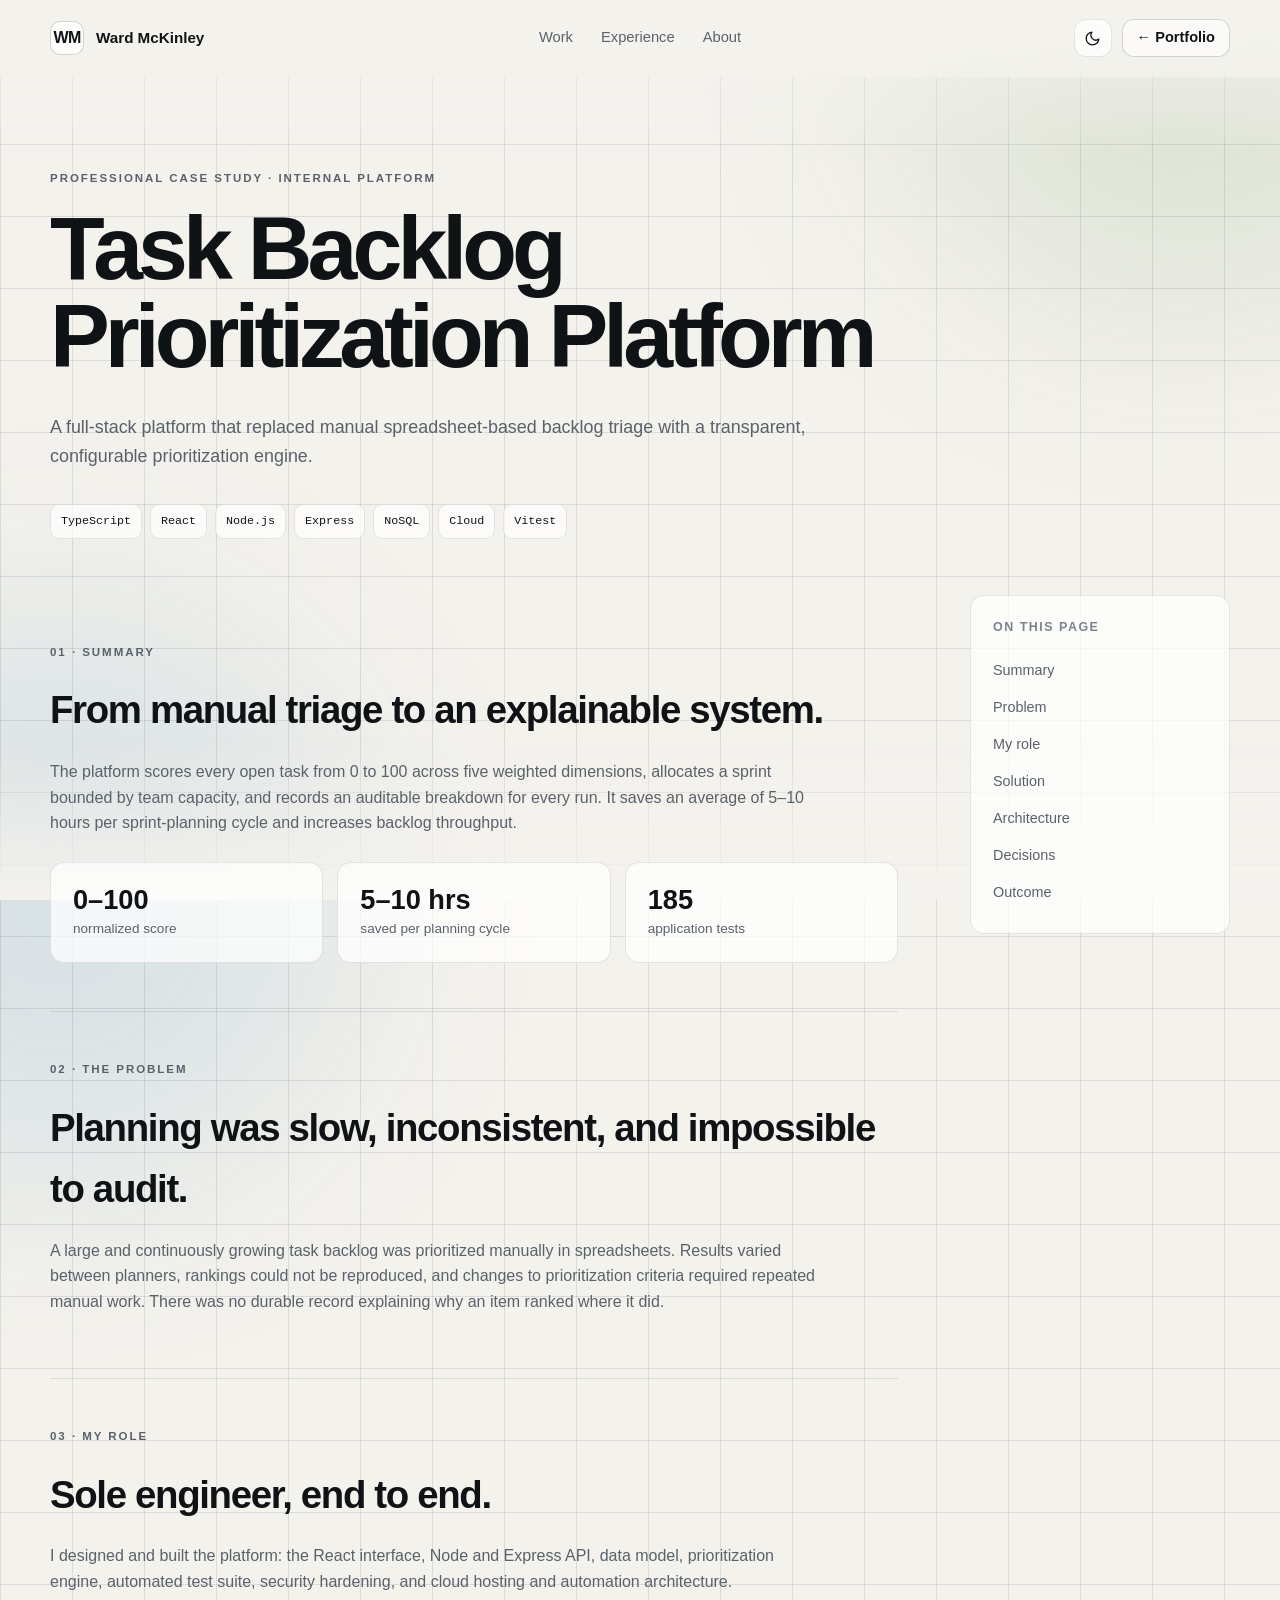
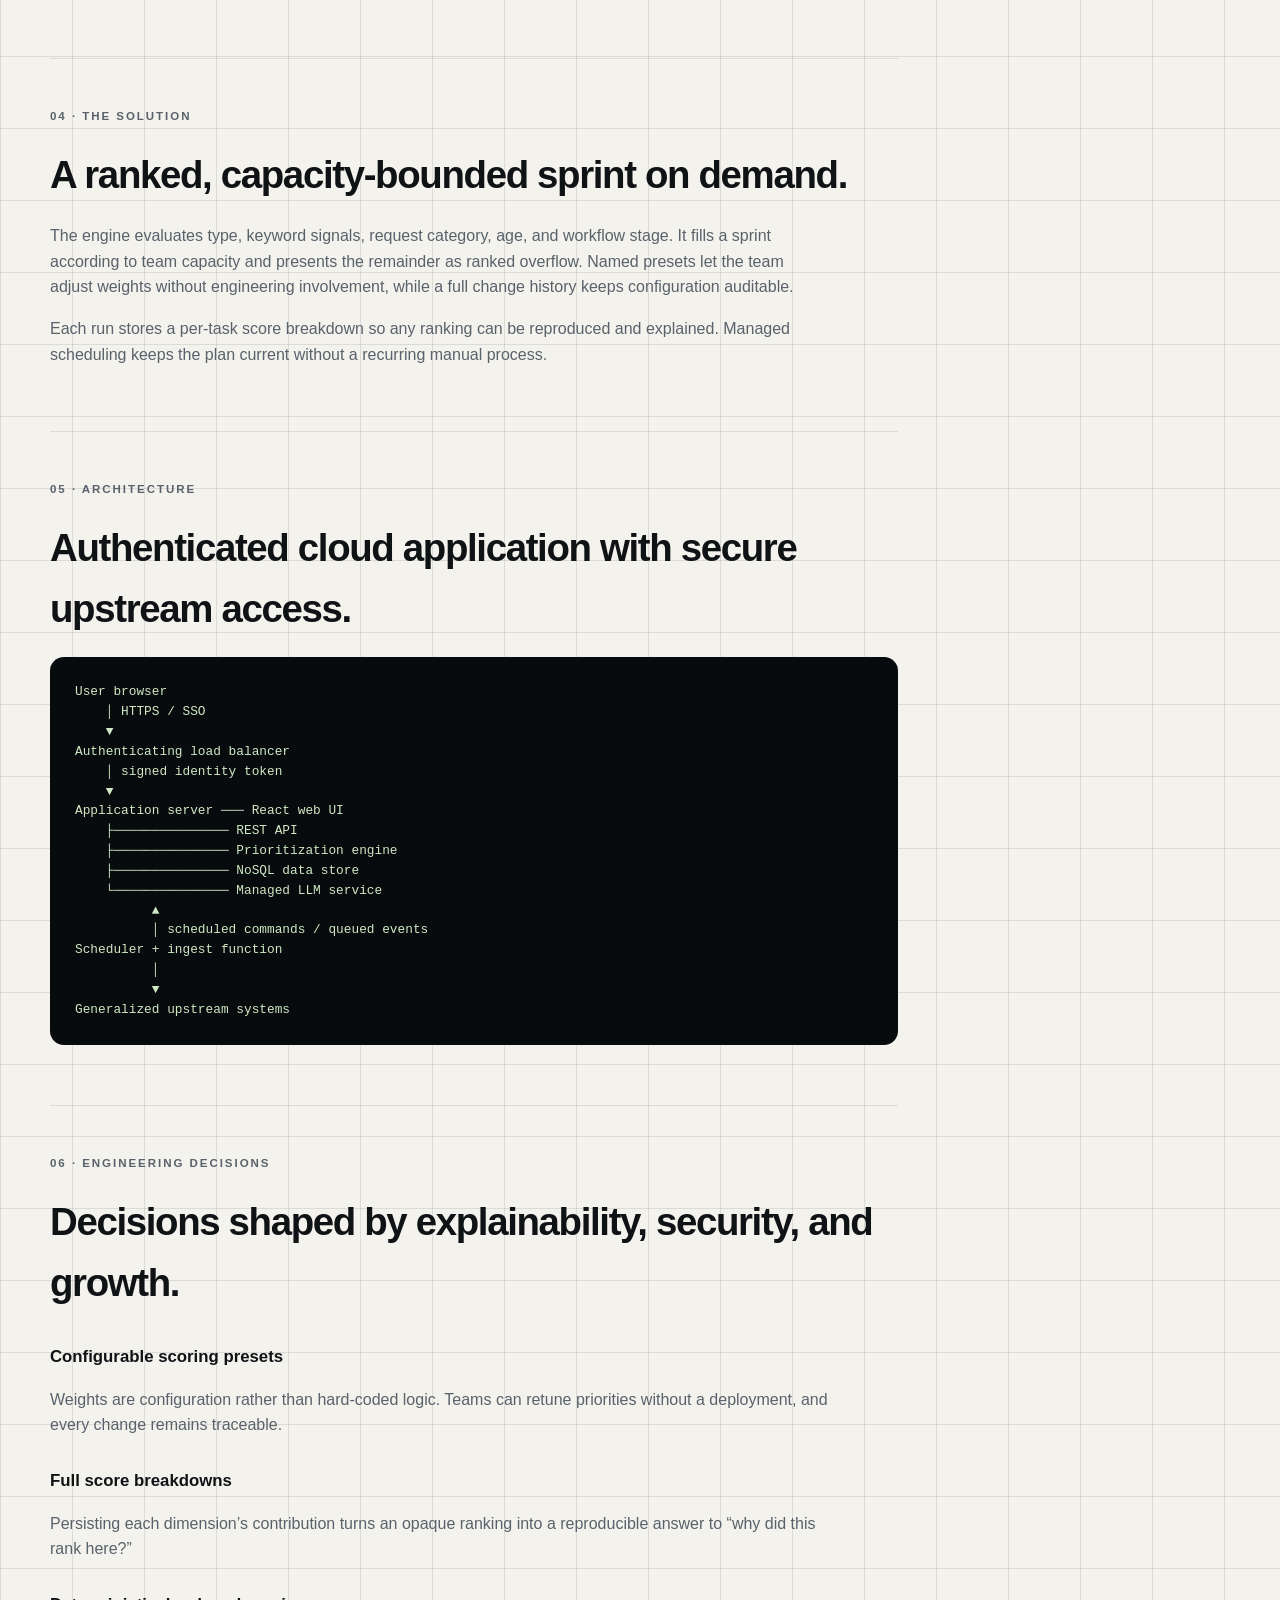
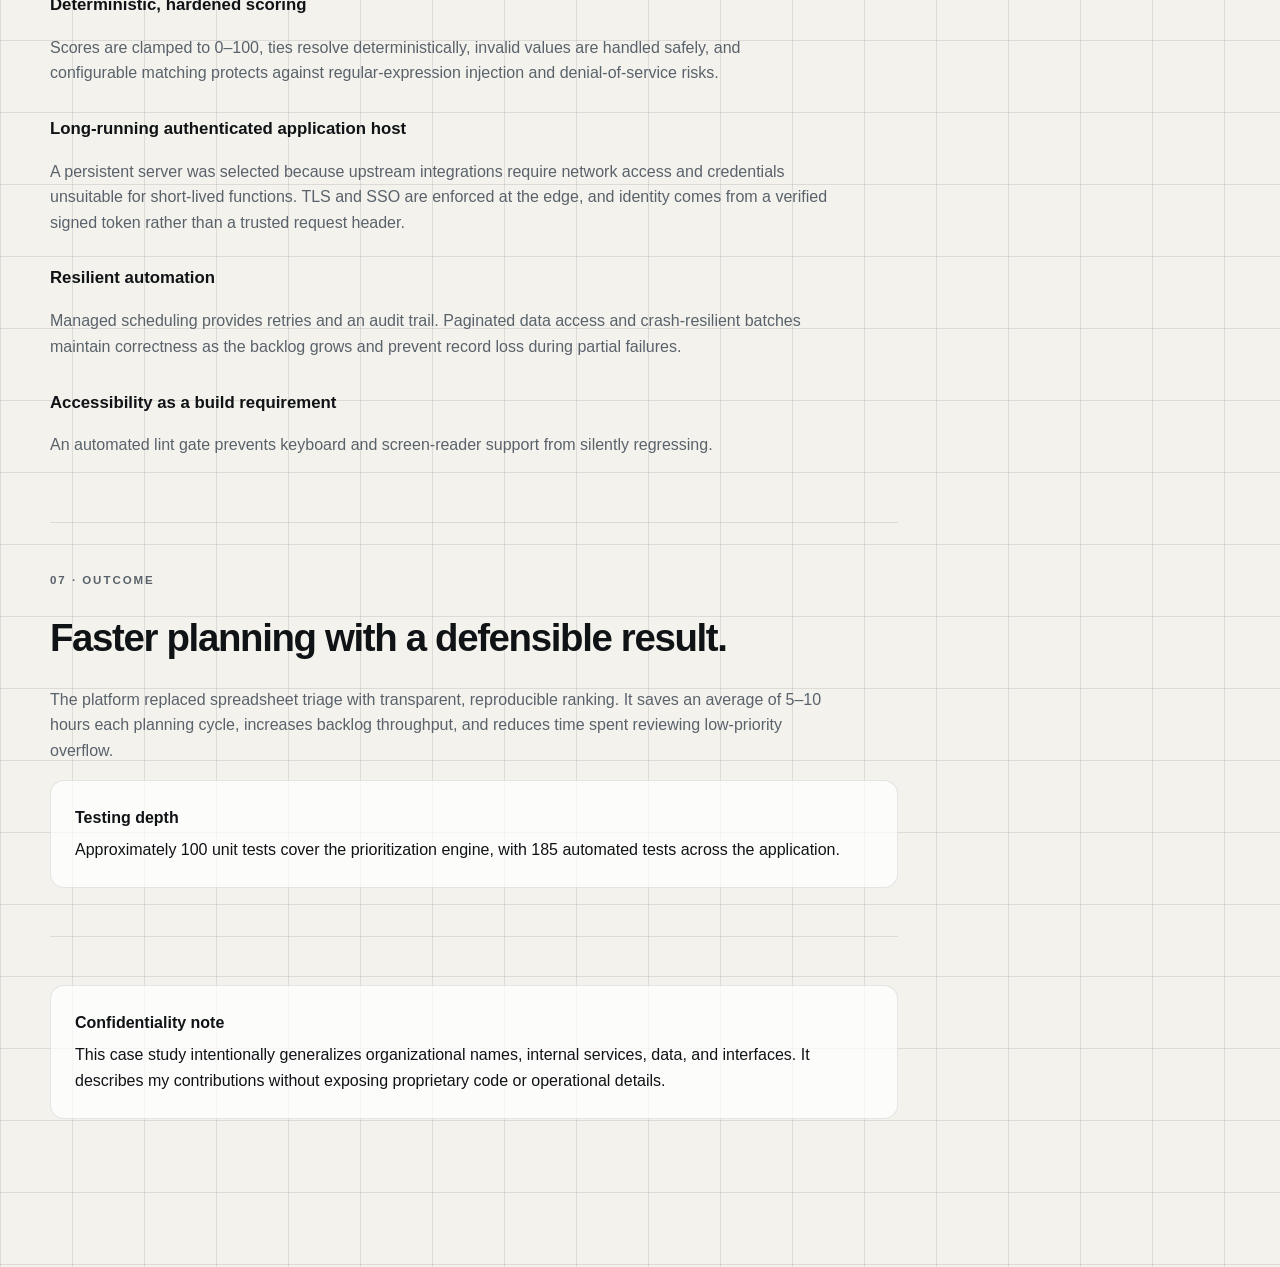
==== case-study.html @ 6988691c "Add backlog prioritization case study" ====
<!doctype html>
<html lang="en" data-theme="dark">
<head>
  <meta charset="utf-8" />
  <meta name="viewport" content="width=device-width, initial-scale=1" />
  <meta name="description" content="Case study: a full-stack task backlog prioritization platform designed and built by Ward McKinley." />
  <meta name="theme-color" content="#0b0d10" />
  <title>Task Backlog Prioritization Platform — Ward McKinley</title>
  <link rel="stylesheet" href="styles.css" />
</head>
<body>
  <a class="skip-link" href="#main">Skip to content</a>
  <div class="ambient ambient-one" aria-hidden="true"></div>
  <div class="ambient ambient-two" aria-hidden="true"></div>

  <header class="site-header" id="top">
    <nav class="nav shell" aria-label="Primary navigation">
      <a class="brand" href="index.html" aria-label="Ward McKinley home">
        <span class="brand-mark">WM</span><span class="brand-name">Ward McKinley</span>
      </a>
      <div class="nav-links"><a href="index.html#work">Work</a><a href="index.html#experience">Experience</a><a href="index.html#about">About</a></div>
      <div class="nav-actions">
        <button class="icon-button" id="themeToggle" type="button" aria-label="Toggle theme" title="Toggle theme">
          <svg class="sun-icon" viewBox="0 0 24 24" aria-hidden="true"><circle cx="12" cy="12" r="4"></circle><path d="M12 2v2M12 20v2M4.93 4.93l1.42 1.42M17.66 17.66l1.41 1.41M2 12h2M20 12h2M4.93 19.07l1.42-1.42M17.66 6.34l1.41-1.41"></path></svg>
          <svg class="moon-icon" viewBox="0 0 24 24" aria-hidden="true"><path d="M21 12.8A9 9 0 1 1 11.2 3 7 7 0 0 0 21 12.8Z"></path></svg>
        </button>
        <a class="button button-small button-ghost" href="index.html">← Portfolio</a>
      </div>
    </nav>
  </header>

  <main id="main">
    <section class="case-hero shell reveal">
      <p class="eyebrow">Professional case study · Internal platform</p>
      <h1>Task Backlog Prioritization Platform</h1>
      <p class="hero-lede">A full-stack platform that replaced manual spreadsheet-based backlog triage with a transparent, configurable prioritization engine.</p>
      <div class="case-meta stack" aria-label="Project technologies"><span>TypeScript</span><span>React</span><span>Node.js</span><span>Express</span><span>NoSQL</span><span>Cloud</span><span>Vitest</span></div>
    </section>

    <div class="case-layout shell">
      <article class="case-body">
        <section class="case-section" id="summary">
          <p class="eyebrow">01 · Summary</p>
          <h2>From manual triage to an explainable system.</h2>
          <p>The platform scores every open task from 0 to 100 across five weighted dimensions, allocates a sprint bounded by team capacity, and records an auditable breakdown for every run. It saves an average of 5–10 hours per sprint-planning cycle and increases backlog throughput.</p>
          <div class="outcome-grid"><article><strong>0–100</strong><span>normalized score</span></article><article><strong>5–10 hrs</strong><span>saved per planning cycle</span></article><article><strong>185</strong><span>application tests</span></article></div>
        </section>

        <section class="case-section" id="problem">
          <p class="eyebrow">02 · The problem</p><h2>Planning was slow, inconsistent, and impossible to audit.</h2>
          <p>A large and continuously growing task backlog was prioritized manually in spreadsheets. Results varied between planners, rankings could not be reproduced, and changes to prioritization criteria required repeated manual work. There was no durable record explaining why an item ranked where it did.</p>
        </section>

        <section class="case-section" id="role">
          <p class="eyebrow">03 · My role</p><h2>Sole engineer, end to end.</h2>
          <p>I designed and built the platform: the React interface, Node and Express API, data model, prioritization engine, automated test suite, security hardening, and cloud hosting and automation architecture.</p>
        </section>

        <section class="case-section" id="solution">
          <p class="eyebrow">04 · The solution</p><h2>A ranked, capacity-bounded sprint on demand.</h2>
          <p>The engine evaluates type, keyword signals, request category, age, and workflow stage. It fills a sprint according to team capacity and presents the remainder as ranked overflow. Named presets let the team adjust weights without engineering involvement, while a full change history keeps configuration auditable.</p>
          <p>Each run stores a per-task score breakdown so any ranking can be reproduced and explained. Managed scheduling keeps the plan current without a recurring manual process.</p>
        </section>

        <section class="case-section" id="architecture">
          <p class="eyebrow">05 · Architecture</p><h2>Authenticated cloud application with secure upstream access.</h2>
          <pre class="architecture" aria-label="Generalized platform architecture">User browser
    │ HTTPS / SSO
    ▼
Authenticating load balancer
    │ signed identity token
    ▼
Application server ─── React web UI
    ├─────────────── REST API
    ├─────────────── Prioritization engine
    ├─────────────── NoSQL data store
    └─────────────── Managed LLM service
          ▲
          │ scheduled commands / queued events
Scheduler + ingest function
          │
          ▼
Generalized upstream systems</pre>
        </section>

        <section class="case-section" id="decisions">
          <p class="eyebrow">06 · Engineering decisions</p><h2>Decisions shaped by explainability, security, and growth.</h2>
          <h3>Configurable scoring presets</h3><p>Weights are configuration rather than hard-coded logic. Teams can retune priorities without a deployment, and every change remains traceable.</p>
          <h3>Full score breakdowns</h3><p>Persisting each dimension’s contribution turns an opaque ranking into a reproducible answer to “why did this rank here?”</p>
          <h3>Deterministic, hardened scoring</h3><p>Scores are clamped to 0–100, ties resolve deterministically, invalid values are handled safely, and configurable matching protects against regular-expression injection and denial-of-service risks.</p>
          <h3>Long-running authenticated application host</h3><p>A persistent server was selected because upstream integrations require network access and credentials unsuitable for short-lived functions. TLS and SSO are enforced at the edge, and identity comes from a verified signed token rather than a trusted request header.</p>
          <h3>Resilient automation</h3><p>Managed scheduling provides retries and an audit trail. Paginated data access and crash-resilient batches maintain correctness as the backlog grows and prevent record loss during partial failures.</p>
          <h3>Accessibility as a build requirement</h3><p>An automated lint gate prevents keyboard and screen-reader support from silently regressing.</p>
        </section>

        <section class="case-section" id="outcome">
          <p class="eyebrow">07 · Outcome</p><h2>Faster planning with a defensible result.</h2>
          <p>The platform replaced spreadsheet triage with transparent, reproducible ranking. It saves an average of 5–10 hours each planning cycle, increases backlog throughput, and reduces time spent reviewing low-priority overflow.</p>
          <div class="case-callout"><strong>Testing depth</strong>Approximately 100 unit tests cover the prioritization engine, with 185 automated tests across the application.</div>
        </section>

        <section class="case-section">
          <div class="case-callout"><strong>Confidentiality note</strong>This case study intentionally generalizes organizational names, internal services, data, and interfaces. It describes my contributions without exposing proprietary code or operational details.</div>
        </section>
      </article>

      <aside class="case-sidebar" aria-label="Case study sections"><p>On this page</p><a href="#summary">Summary</a><a href="#problem">Problem</a><a href="#role">My role</a><a href="#solution">Solution</a><a href="#architecture">Architecture</a><a href="#decisions">Decisions</a><a href="#outcome">Outcome</a></aside>
    </div>
  </main>
  <script src="script.js"></script>
</body>
</html>
---- styles.css ----
:root {
  --bg: #0b0d10;
  --bg-soft: #11151a;
  --panel: rgba(20, 24, 30, 0.78);
  --panel-solid: #14181e;
  --text: #f3f5f7;
  --muted: #9aa4af;
  --faint: #6f7a86;
  --line: rgba(255, 255, 255, 0.1);
  --line-strong: rgba(255, 255, 255, 0.16);
  --accent: #9ee37d;
  --accent-2: #71c4ff;
  --accent-ink: #0d1b0a;
  --danger: #ffbd80;
  --shadow: 0 24px 70px rgba(0,0,0,.28);
  --shell: 1180px;
  --radius: 24px;
  --radius-sm: 14px;
}

html[data-theme="light"] {
  --bg: #f4f2ed;
  --bg-soft: #ece9e2;
  --panel: rgba(255, 255, 255, 0.72);
  --panel-solid: #ffffff;
  --text: #101316;
  --muted: #59626b;
  --faint: #7b848c;
  --line: rgba(16, 19, 22, 0.1);
  --line-strong: rgba(16, 19, 22, 0.17);
  --accent: #397b28;
  --accent-2: #176eaa;
  --accent-ink: #f7fff4;
  --danger: #a95d16;
  --shadow: 0 24px 70px rgba(35, 40, 45, .10);
}

* { box-sizing: border-box; }
html { scroll-behavior: smooth; }
body {
  margin: 0;
  min-height: 100vh;
  background:
    linear-gradient(var(--line) 1px, transparent 1px),
    linear-gradient(90deg, var(--line) 1px, transparent 1px),
    var(--bg);
  background-size: 72px 72px;
  color: var(--text);
  font-family: Inter, ui-sans-serif, -apple-system, BlinkMacSystemFont, "Segoe UI", sans-serif;
  line-height: 1.6;
  text-rendering: optimizeLegibility;
  overflow-x: hidden;
}

body::before {
  content: "";
  position: fixed;
  inset: 0;
  pointer-events: none;
  background: linear-gradient(to bottom, var(--bg) 0, transparent 18%, transparent 82%, var(--bg) 100%);
  z-index: -1;
}

a { color: inherit; text-decoration: none; }
button, a { -webkit-tap-highlight-color: transparent; }
svg { display: block; }
.shell { width: min(calc(100% - 40px), var(--shell)); margin-inline: auto; }

.skip-link {
  position: fixed;
  left: 16px;
  top: -60px;
  z-index: 100;
  background: var(--text);
  color: var(--bg);
  padding: 10px 14px;
  border-radius: 10px;
}
.skip-link:focus { top: 16px; }

.ambient {
  position: fixed;
  width: 560px;
  height: 560px;
  border-radius: 50%;
  filter: blur(120px);
  opacity: .12;
  z-index: -2;
  pointer-events: none;
}
.ambient-one { background: var(--accent); top: -250px; right: -180px; }
.ambient-two { background: var(--accent-2); bottom: -280px; left: -220px; }

.site-header {
  position: sticky;
  top: 0;
  z-index: 20;
  backdrop-filter: blur(18px);
  background: color-mix(in srgb, var(--bg) 78%, transparent);
  border-bottom: 1px solid transparent;
  transition: border-color .25s ease;
}
.site-header.scrolled { border-color: var(--line); }

.nav {
  min-height: 76px;
  display: grid;
  grid-template-columns: 1fr auto 1fr;
  align-items: center;
  gap: 24px;
}
.brand { display: inline-flex; align-items: center; gap: 12px; justify-self: start; }
.brand-mark {
  width: 34px; height: 34px; display: grid; place-items: center;
  border: 1px solid var(--line-strong);
  border-radius: 10px;
  font-weight: 800;
  letter-spacing: -.04em;
  background: var(--panel);
}
.brand-name { font-weight: 700; font-size: .95rem; }
.nav-links { display: flex; gap: 28px; color: var(--muted); font-size: .92rem; }
.nav-links a, .footer a { transition: color .2s ease; }
.nav-links a:hover, .footer a:hover { color: var(--text); }
.nav-actions { justify-self: end; display: flex; align-items: center; gap: 10px; }

.icon-button {
  width: 38px; height: 38px;
  display: grid; place-items: center;
  border-radius: 12px;
  border: 1px solid var(--line);
  background: var(--panel);
  color: var(--text);
  cursor: pointer;
}
.icon-button svg {
  width: 17px; height: 17px; fill: none; stroke: currentColor; stroke-width: 1.8; stroke-linecap: round; stroke-linejoin: round;
}
html[data-theme="dark"] .sun-icon { display: block; }
html[data-theme="dark"] .moon-icon { display: none; }
html[data-theme="light"] .sun-icon { display: none; }
html[data-theme="light"] .moon-icon { display: block; }

.button {
  min-height: 46px;
  display: inline-flex;
  align-items: center;
  justify-content: center;
  gap: 8px;
  padding: 0 18px;
  border-radius: 12px;
  border: 1px solid var(--line-strong);
  font-weight: 700;
  font-size: .91rem;
  transition: transform .2s ease, border-color .2s ease, background .2s ease;
}
.button:hover { transform: translateY(-2px); border-color: color-mix(in srgb, var(--text) 30%, transparent); }
.button-primary { background: var(--text); color: var(--bg); border-color: var(--text); }
.button-ghost { background: color-mix(in srgb, var(--panel-solid) 64%, transparent); }
.button-small { min-height: 38px; padding: 0 14px; }
.case-study-link { margin-top: 24px; }

.case-hero { padding-block: 92px 56px; }
.case-hero h1 { max-width: 900px; margin: 0; font-size: clamp(2.7rem, 7vw, 6rem); line-height: .98; letter-spacing: -.055em; }
.case-hero .hero-lede { max-width: 800px; }
.case-meta { display: flex; flex-wrap: wrap; gap: 10px; margin-top: 30px; }
.case-layout { display: grid; grid-template-columns: minmax(0, 1fr) 260px; gap: 72px; padding-bottom: 100px; }
.case-body { min-width: 0; }
.case-section { padding: 48px 0; border-top: 1px solid var(--line); }
.case-section:first-child { border-top: 0; }
.case-section h2 { margin: 0 0 18px; font-size: clamp(1.7rem, 3vw, 2.7rem); letter-spacing: -.035em; }
.case-section h3 { margin: 30px 0 8px; font-size: 1.05rem; }
.case-section p { max-width: 780px; color: var(--muted); }
.case-section li { margin: 9px 0; color: var(--muted); }
.case-callout { padding: 24px; border: 1px solid var(--line); border-radius: var(--radius-sm); background: var(--panel); }
.case-callout strong { display: block; margin-bottom: 7px; color: var(--text); }
.case-sidebar { align-self: start; position: sticky; top: 110px; padding: 22px; border: 1px solid var(--line); border-radius: var(--radius-sm); background: var(--panel); }
.case-sidebar p { margin: 0 0 14px; color: var(--faint); font-size: .78rem; text-transform: uppercase; letter-spacing: .12em; font-weight: 800; }
.case-sidebar a { display: block; padding: 7px 0; color: var(--muted); font-size: .9rem; }
.case-sidebar a:hover { color: var(--text); }
.architecture { overflow-x: auto; padding: 24px; border: 1px solid var(--line); border-radius: var(--radius-sm); background: #080b0e; color: #cfe8c3; font: .8rem/1.55 ui-monospace, SFMono-Regular, Consolas, monospace; }
.outcome-grid { display: grid; grid-template-columns: repeat(3, 1fr); gap: 14px; margin-top: 26px; }
.outcome-grid article { padding: 22px; border: 1px solid var(--line); border-radius: var(--radius-sm); background: var(--panel); }
.outcome-grid strong { display: block; font-size: 1.7rem; line-height: 1.1; }
.outcome-grid span { color: var(--muted); font-size: .85rem; }

@media (max-width: 800px) {
  .case-layout { grid-template-columns: 1fr; gap: 20px; }
  .case-sidebar { display: none; }
  .outcome-grid { grid-template-columns: 1fr; }
}

.hero {
  min-height: 690px;
  padding-block: 118px 82px;
  display: grid;
  grid-template-columns: 1.15fr .85fr;
  align-items: center;
  gap: clamp(50px, 8vw, 110px);
}
.eyebrow {
  margin: 0 0 18px;
  text-transform: uppercase;
  letter-spacing: .17em;
  font-size: .72rem;
  font-weight: 800;
  color: var(--muted);
}
.status-dot {
  display: inline-block;
  width: 7px; height: 7px; margin-right: 8px; border-radius: 50%;
  background: var(--accent);
  box-shadow: 0 0 0 5px color-mix(in srgb, var(--accent) 13%, transparent);
}
.hero h1 {
  margin: 0;
  max-width: 860px;
  font-size: clamp(3.5rem, 7.2vw, 7.2rem);
  line-height: .91;
  letter-spacing: -.075em;
  font-weight: 780;
}
.hero h1 span {
  color: var(--muted);
}
.hero-lede {
  max-width: 720px;
  margin: 32px 0 0;
  font-size: clamp(1.08rem, 1.4vw, 1.26rem);
  color: var(--muted);
}
.hero-actions { display: flex; flex-wrap: wrap; gap: 12px; margin-top: 34px; }

.hero-panel {
  border: 1px solid var(--line-strong);
  border-radius: var(--radius);
  padding: 22px;
  background: linear-gradient(145deg, color-mix(in srgb, var(--panel-solid) 88%, transparent), color-mix(in srgb, var(--panel-solid) 56%, transparent));
  box-shadow: var(--shadow);
  transform: rotate(1.2deg);
}
.panel-topline, .visual-caption {
  display: flex;
  justify-content: space-between;
  gap: 20px;
  align-items: center;
  color: var(--faint);
  font-family: ui-monospace, SFMono-Regular, Menlo, Consolas, monospace;
  font-size: .71rem;
  letter-spacing: .02em;
}
.live-pill {
  padding: 6px 8px;
  border-radius: 999px;
  color: var(--accent);
  background: color-mix(in srgb, var(--accent) 10%, transparent);
  border: 1px solid color-mix(in srgb, var(--accent) 26%, transparent);
}
.hero-panel pre {
  overflow-x: auto;
  margin: 30px 0 24px;
  padding: 0;
  color: var(--text);
  font-size: .83rem;
  line-height: 1.95;
  font-family: ui-monospace, SFMono-Regular, Menlo, Consolas, monospace;
}
.code-key { color: var(--accent-2); }
.code-string { color: var(--accent); }
.terminal-line {
  border-top: 1px solid var(--line);
  padding-top: 17px;
  display: flex;
  gap: 10px;
  color: var(--muted);
  font-family: ui-monospace, SFMono-Regular, Menlo, Consolas, monospace;
  font-size: .75rem;
}
.prompt { color: var(--accent); }

.metrics {
  display: grid;
  grid-template-columns: repeat(3, 1fr);
  border-block: 1px solid var(--line);
}
.metric { padding: 32px 28px; border-right: 1px solid var(--line); }
.metric:first-child { padding-left: 0; }
.metric:last-child { border-right: 0; }
.metric strong {
  display: block;
  font-size: clamp(2rem, 4vw, 3.5rem);
  line-height: 1;
  letter-spacing: -.055em;
}
.metric span { display: block; margin-top: 10px; color: var(--muted); font-size: .9rem; }

.section { padding-block: 132px; }
.section-heading { max-width: 760px; margin-bottom: 58px; }
.section-heading h2, .contact h2, .about-copy > h2 {
  margin: 0;
  font-size: clamp(2.5rem, 5.5vw, 5rem);
  line-height: .98;
  letter-spacing: -.06em;
}
.section-heading > p:last-child, .about-copy > p, .contact > p {
  color: var(--muted);
  font-size: 1.05rem;
  max-width: 690px;
}

.project {
  border: 1px solid var(--line-strong);
  border-radius: var(--radius);
  background: var(--panel);
  box-shadow: var(--shadow);
}
.project-featured {
  display: grid;
  grid-template-columns: 1.02fr .98fr;
  overflow: hidden;
}
.project-copy { padding: clamp(28px, 5vw, 58px); }
.project-meta {
  display: flex;
  align-items: center;
  flex-wrap: wrap;
  gap: 12px;
  color: var(--faint);
  font-size: .73rem;
  font-family: ui-monospace, SFMono-Regular, Menlo, Consolas, monospace;
  text-transform: uppercase;
  letter-spacing: .08em;
}
.badge { padding: 5px 8px; border-radius: 999px; }
.badge-private { color: var(--danger); background: color-mix(in srgb, var(--danger) 10%, transparent); }
.project h3 {
  margin: 22px 0 12px;
  font-size: clamp(2rem, 3.5vw, 3.3rem);
  line-height: 1;
  letter-spacing: -.045em;
}
.project-summary { max-width: 680px; color: var(--muted); font-size: 1.08rem; }
.project-details {
  display: grid;
  grid-template-columns: 1fr 1fr;
  gap: 26px 34px;
  margin-top: 38px;
}
.detail-label {
  display: block;
  margin-bottom: 6px;
  color: var(--faint);
  font-family: ui-monospace, SFMono-Regular, Menlo, Consolas, monospace;
  font-size: .67rem;
  text-transform: uppercase;
  letter-spacing: .12em;
}
.project-details p { margin: 0; color: var(--muted); font-size: .92rem; }
.stack { display: flex; flex-wrap: wrap; gap: 8px; margin-top: 34px; }
.stack span, .tool-list span {
  padding: 7px 10px;
  border-radius: 9px;
  border: 1px solid var(--line);
  background: color-mix(in srgb, var(--panel-solid) 70%, transparent);
  font-size: .73rem;
  font-family: ui-monospace, SFMono-Regular, Menlo, Consolas, monospace;
}
.project-note { margin: 18px 0 0; color: var(--faint); font-size: .79rem; }

.project-visual {
  min-height: 100%;
  padding: 28px;
  background:
    radial-gradient(circle at 75% 18%, color-mix(in srgb, var(--accent-2) 22%, transparent), transparent 33%),
    radial-gradient(circle at 28% 82%, color-mix(in srgb, var(--accent) 16%, transparent), transparent 35%),
    var(--bg-soft);
  border-left: 1px solid var(--line);
  display: flex;
  flex-direction: column;
  justify-content: space-between;
}
.score-card {
  margin: auto 0;
  border: 1px solid var(--line-strong);
  border-radius: 18px;
  padding: 22px;
  background: color-mix(in srgb, var(--bg) 82%, transparent);
  box-shadow: 0 20px 44px rgba(0,0,0,.22);
}
.score-head { display: flex; align-items: flex-start; justify-content: space-between; gap: 20px; }
.score-head .muted { display: block; color: var(--muted); font-size: .75rem; }
.score-head strong { font-size: 3.5rem; line-height: 1; letter-spacing: -.06em; }
.score-badge {
  padding: 6px 9px;
  border: 1px solid color-mix(in srgb, var(--accent) 30%, transparent);
  color: var(--accent);
  border-radius: 999px;
  font-size: .65rem;
  font-family: ui-monospace, SFMono-Regular, Menlo, Consolas, monospace;
}
.score-bars { display: grid; gap: 15px; margin: 26px 0; }
.score-row > div:first-child { display: flex; justify-content: space-between; color: var(--muted); font-size: .76rem; }
.bar { height: 5px; border-radius: 999px; overflow: hidden; background: var(--line-strong); margin-top: 7px; }
.bar i { display: block; height: 100%; width: var(--value); border-radius: inherit; background: linear-gradient(90deg, var(--accent-2), var(--accent)); }
.score-footer {
  display: flex; justify-content: space-between; gap: 14px; border-top: 1px solid var(--line);
  padding-top: 14px; color: var(--faint); font-size: .62rem; font-family: ui-monospace, SFMono-Regular, Menlo, Consolas, monospace;
}

.project-grid { display: grid; grid-template-columns: 1fr 1fr; gap: 22px; margin-top: 22px; }
.project-card {
  min-height: 490px;
  padding: 36px;
  border: 1px solid var(--line);
  border-radius: var(--radius);
  background: color-mix(in srgb, var(--panel-solid) 70%, transparent);
  display: flex;
  flex-direction: column;
}
.project-card h3 {
  margin: 24px 0 12px;
  font-size: 2rem;
  letter-spacing: -.04em;
  line-height: 1.05;
}
.project-card > p { color: var(--muted); }
.project-icon {
  width: 58px; height: 58px; display: grid; place-items: center; margin-top: 34px;
  border-radius: 16px; border: 1px solid var(--line); background: var(--bg-soft);
}
.project-icon svg { width: 30px; height: 30px; fill: none; stroke: var(--text); stroke-width: 1.6; stroke-linecap: round; stroke-linejoin: round; }
.project-mini-list { margin-top: auto; display: grid; gap: 8px; color: var(--muted); font-size: .83rem; }
.project-mini-list span::before { content: "↳"; color: var(--accent); margin-right: 8px; }

.timeline { border-top: 1px solid var(--line); }
.timeline-item {
  display: grid;
  grid-template-columns: 210px 1fr;
  gap: 40px;
  padding: 42px 0;
  border-bottom: 1px solid var(--line);
}
.timeline-date {
  color: var(--faint);
  font-family: ui-monospace, SFMono-Regular, Menlo, Consolas, monospace;
  font-size: .72rem;
  display: flex;
  flex-direction: column;
  gap: 5px;
}
.timeline-body { max-width: 780px; }
.company { margin: 0 0 5px; color: var(--accent); font-size: .78rem; font-weight: 800; text-transform: uppercase; letter-spacing: .11em; }
.timeline-body h3 { margin: 0; font-size: 1.55rem; letter-spacing: -.03em; }
.timeline-body > p:last-child, .timeline-body li { color: var(--muted); }
.timeline-body ul { padding-left: 1.05rem; margin-bottom: 0; }
.timeline-body li { margin-bottom: 8px; }
.future-label { font-size: .68rem; color: var(--danger); font-family: ui-monospace, SFMono-Regular, Menlo, Consolas, monospace; letter-spacing: 0; vertical-align: middle; margin-left: 8px; }

.toolkit-section { padding-top: 20px; }
.toolkit-grid {
  display: grid;
  grid-template-columns: repeat(3, 1fr);
  border: 1px solid var(--line);
  border-radius: var(--radius);
  overflow: hidden;
  background: var(--panel);
}
.tool-group { padding: 32px; border-right: 1px solid var(--line); }
.tool-group:last-child { border-right: 0; }
.tool-list { display: flex; flex-wrap: wrap; gap: 9px; margin-top: 14px; }

.split-section {
  display: grid;
  grid-template-columns: 1.1fr .9fr;
  gap: 70px;
  align-items: start;
}
.about-copy > p { max-width: 720px; }
.education { display: grid; gap: 24px; margin-top: 50px; padding-top: 30px; border-top: 1px solid var(--line); }
.education h3 { margin: 0 0 3px; font-size: 1rem; }
.education p { margin: 0; color: var(--muted); font-size: .87rem; }

.off-clock {
  position: sticky;
  top: 110px;
  padding: 34px;
  border: 1px solid var(--line-strong);
  border-radius: var(--radius);
  background:
    linear-gradient(145deg, color-mix(in srgb, var(--accent-2) 7%, var(--panel-solid)), color-mix(in srgb, var(--accent) 6%, var(--panel-solid)));
  box-shadow: var(--shadow);
}
.off-clock h3 { font-size: 2rem; line-height: 1.05; letter-spacing: -.04em; margin: 0 0 16px; }
.off-clock > p:not(.eyebrow) { color: var(--muted); }
.off-clock-grid {
  margin-top: 34px;
  display: grid;
  grid-template-columns: 1fr 1fr;
  gap: 9px;
}
.off-clock-grid span {
  min-height: 82px;
  display: flex; align-items: end;
  padding: 14px;
  border-radius: 14px;
  border: 1px solid var(--line);
  color: var(--faint);
  font-family: ui-monospace, SFMono-Regular, Menlo, Consolas, monospace;
  font-size: .64rem;
  background: color-mix(in srgb, var(--bg) 72%, transparent);
}

.contact {
  margin-top: 60px;
  margin-bottom: 80px;
  padding: clamp(38px, 7vw, 78px);
  border: 1px solid var(--line-strong);
  border-radius: 30px;
  background:
    radial-gradient(circle at 88% 20%, color-mix(in srgb, var(--accent-2) 18%, transparent), transparent 30%),
    radial-gradient(circle at 15% 100%, color-mix(in srgb, var(--accent) 12%, transparent), transparent 34%),
    var(--panel);
  box-shadow: var(--shadow);
}
.contact h2 { max-width: 800px; }
.contact > p { margin-top: 22px; }
.contact-actions { margin-top: 32px; display: flex; flex-wrap: wrap; gap: 10px; }
.location-line { margin-top: 50px; padding-top: 20px; border-top: 1px solid var(--line); color: var(--faint); font-size: .76rem; font-family: ui-monospace, SFMono-Regular, Menlo, Consolas, monospace; }

.footer {
  min-height: 110px;
  border-top: 1px solid var(--line);
  display: flex;
  align-items: center;
  justify-content: space-between;
  gap: 20px;
  color: var(--faint);
  font-size: .76rem;
}

.reveal {
  opacity: 0;
  transform: translateY(16px);
  transition: opacity .65s ease, transform .65s ease;
}
.reveal.visible { opacity: 1; transform: translateY(0); }

@media (prefers-reduced-motion: reduce) {
  *, *::before, *::after { scroll-behavior: auto !important; transition: none !important; animation: none !important; }
  .reveal { opacity: 1; transform: none; }
}

@media (max-width: 920px) {
  .nav { grid-template-columns: 1fr auto; }
  .nav-links { display: none; }
  .hero { grid-template-columns: 1fr; min-height: auto; padding-top: 92px; }
  .hero-panel { max-width: 620px; transform: none; }
  .project-featured, .split-section { grid-template-columns: 1fr; }
  .project-visual { min-height: 500px; border-left: 0; border-top: 1px solid var(--line); }
  .off-clock { position: static; }
}

@media (max-width: 720px) {
  .shell { width: min(calc(100% - 28px), var(--shell)); }
  .brand-name { display: none; }
  .hero { padding-block: 72px 62px; gap: 44px; }
  .hero h1 { font-size: clamp(3.1rem, 15vw, 5.4rem); }
  .metrics { grid-template-columns: 1fr; }
  .metric, .metric:first-child { padding: 24px 0; border-right: 0; border-bottom: 1px solid var(--line); }
  .metric:last-child { border-bottom: 0; }
  .section { padding-block: 90px; }
  .section-heading { margin-bottom: 38px; }
  .project-details, .project-grid, .toolkit-grid, .off-clock-grid { grid-template-columns: 1fr; }
  .project-card { min-height: 0; }
  .project-mini-list { margin-top: 30px; }
  .project-visual { min-height: 440px; padding: 20px; }
  .score-footer { flex-direction: column; }
  .timeline-item { grid-template-columns: 1fr; gap: 14px; }
  .tool-group { border-right: 0; border-bottom: 1px solid var(--line); }
  .tool-group:last-child { border-bottom: 0; }
  .footer { align-items: flex-start; flex-direction: column; justify-content: center; padding-block: 30px; }
}

@media (max-width: 460px) {
  .nav-actions .button { display: none; }
  .hero-panel { padding: 18px; }
  .hero-panel pre { font-size: .73rem; }
  .project-copy, .project-card { padding: 26px; }
  .contact { border-radius: 22px; }
}
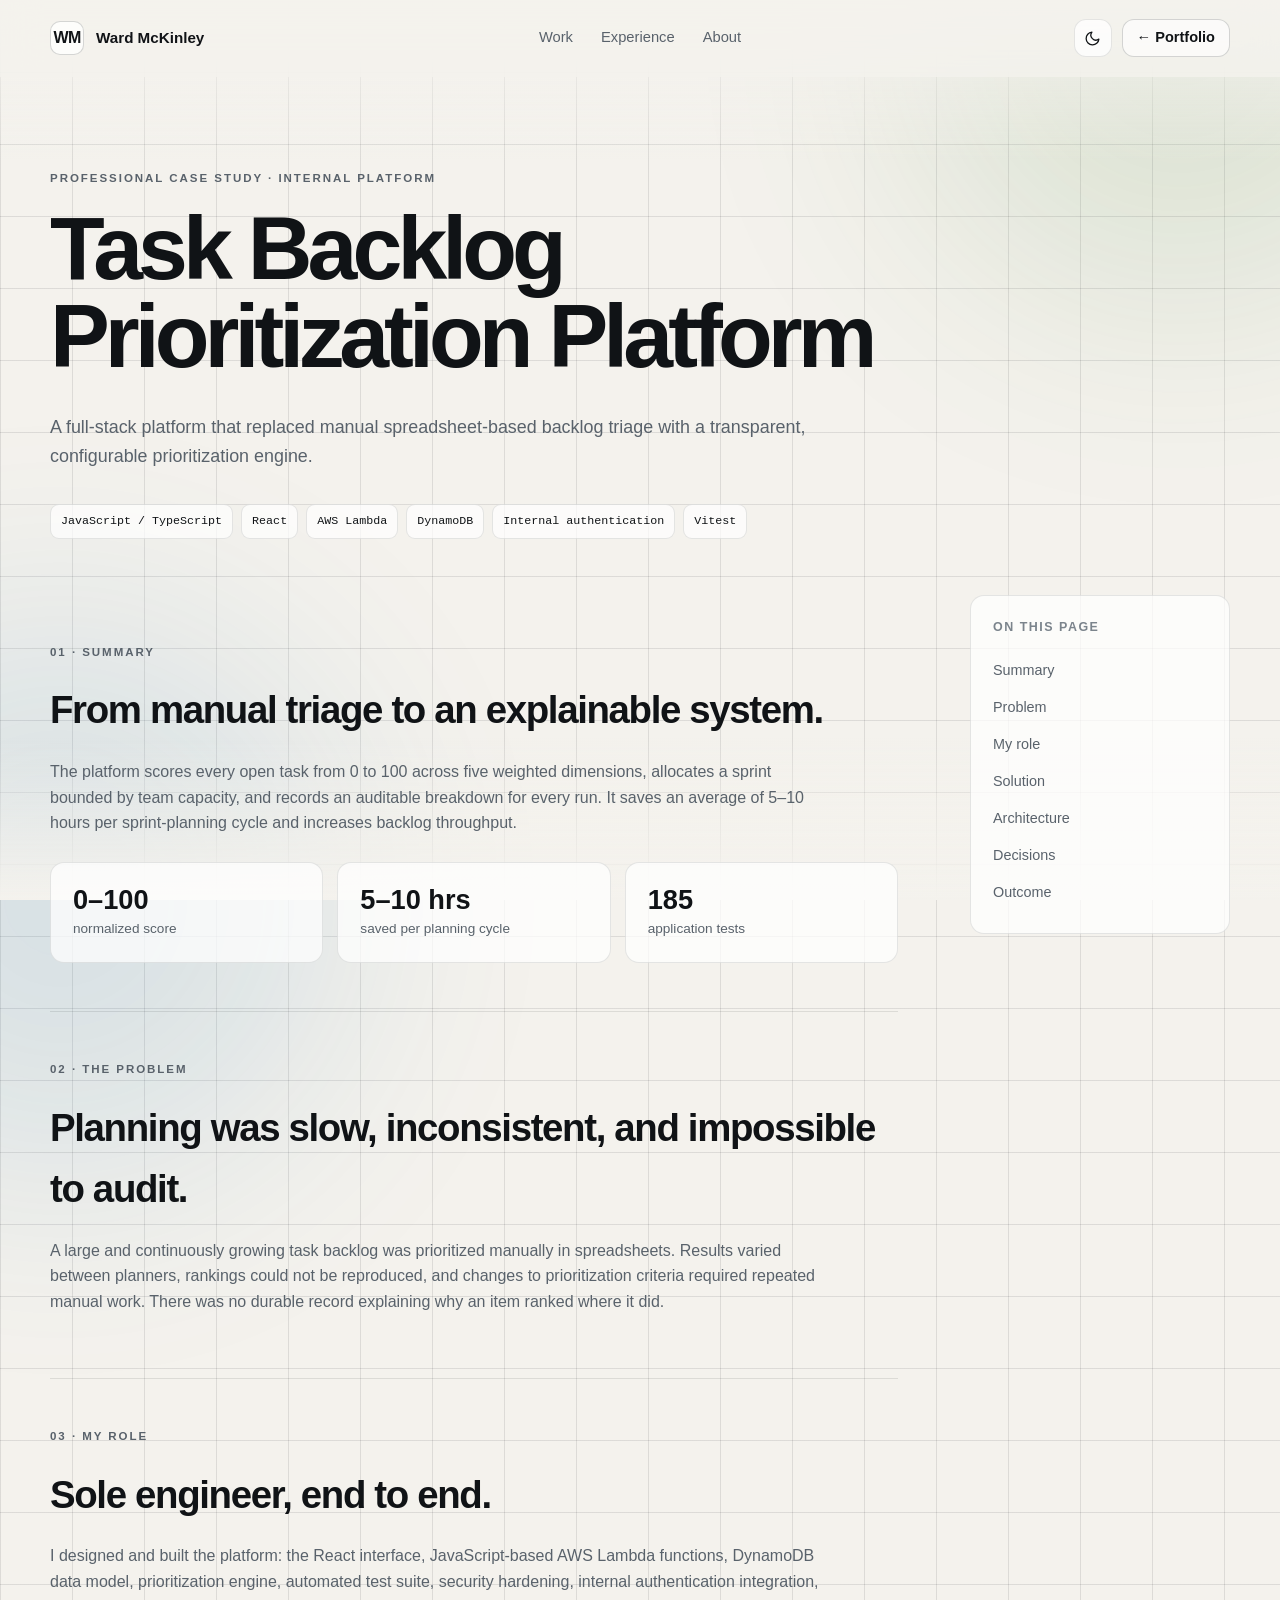
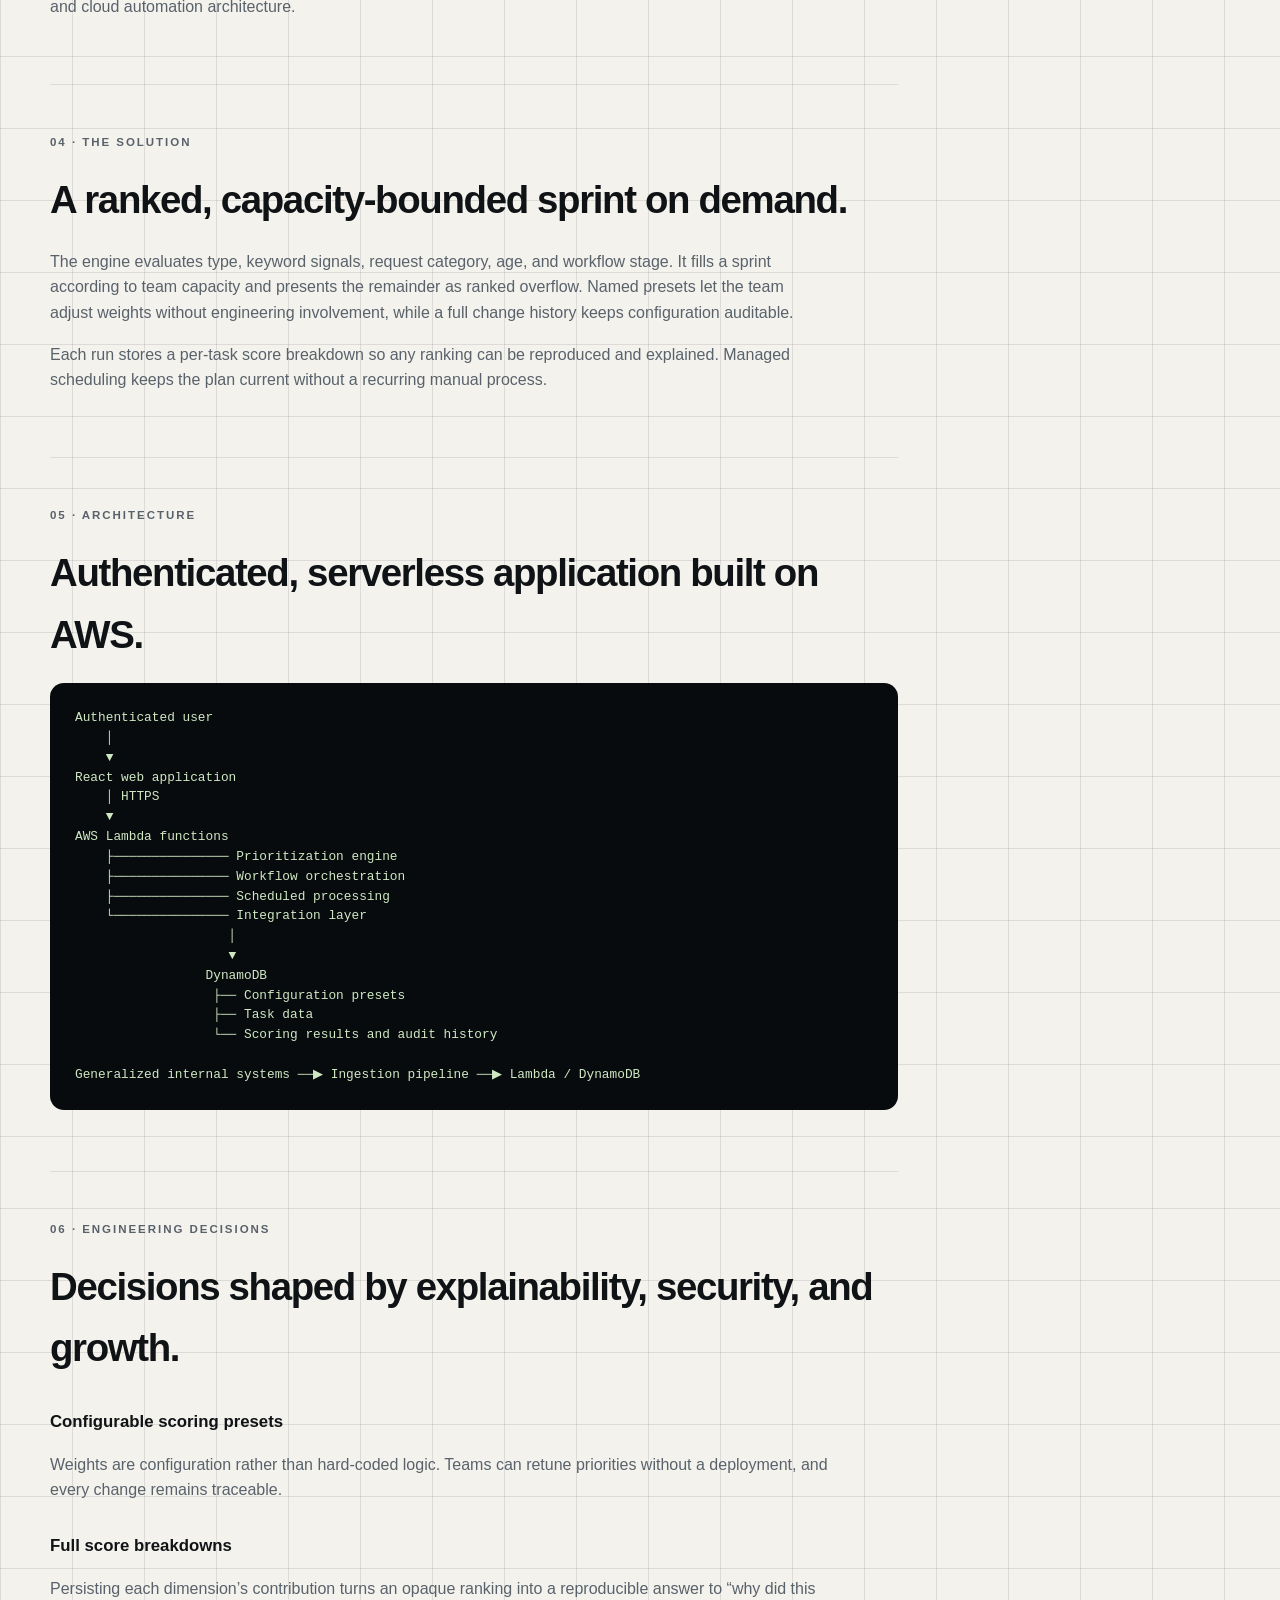
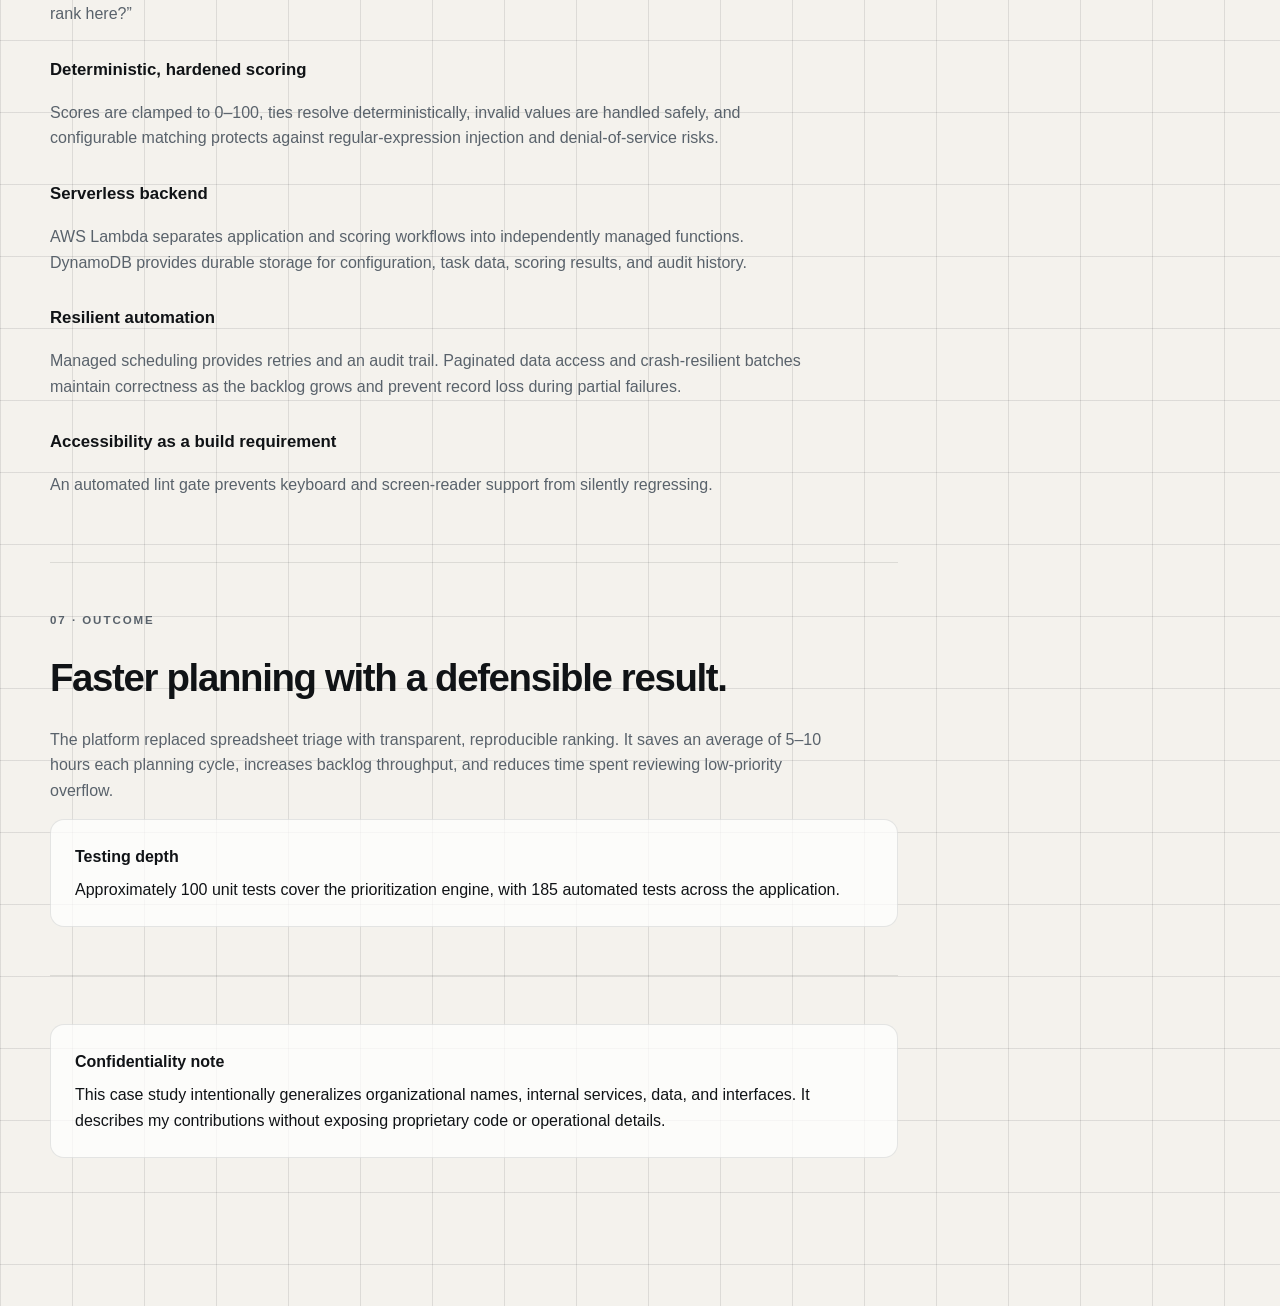
==== commit 7db86b4e: "Corrected case study architecture" ====
--- a/case-study.html
+++ b/case-study.html
@@ -3,7 +3,7 @@
 <head>
   <meta charset="utf-8" />
   <meta name="viewport" content="width=device-width, initial-scale=1" />
-  <meta name="description" content="Case study: a full-stack task backlog prioritization platform designed and built by Ward McKinley." />
+  <meta name="description" content="Case study: a serverless full-stack task backlog prioritization platform built with AWS Lambda and DynamoDB." />
   <meta name="theme-color" content="#0b0d10" />
   <title>Task Backlog Prioritization Platform — Ward McKinley</title>
   <link rel="stylesheet" href="styles.css" />
@@ -34,7 +34,7 @@
       <p class="eyebrow">Professional case study · Internal platform</p>
       <h1>Task Backlog Prioritization Platform</h1>
       <p class="hero-lede">A full-stack platform that replaced manual spreadsheet-based backlog triage with a transparent, configurable prioritization engine.</p>
-      <div class="case-meta stack" aria-label="Project technologies"><span>TypeScript</span><span>React</span><span>Node.js</span><span>Express</span><span>NoSQL</span><span>Cloud</span><span>Vitest</span></div>
+      <div class="case-meta stack" aria-label="Project technologies"><span>JavaScript / TypeScript</span><span>React</span><span>AWS Lambda</span><span>DynamoDB</span><span>Internal authentication</span><span>Vitest</span></div>
     </section>
 
     <div class="case-layout shell">
@@ -53,7 +53,7 @@
 
         <section class="case-section" id="role">
           <p class="eyebrow">03 · My role</p><h2>Sole engineer, end to end.</h2>
-          <p>I designed and built the platform: the React interface, Node and Express API, data model, prioritization engine, automated test suite, security hardening, and cloud hosting and automation architecture.</p>
+          <p>I designed and built the platform: the React interface, JavaScript-based AWS Lambda functions, DynamoDB data model, prioritization engine, automated test suite, security hardening, internal authentication integration, and cloud automation architecture.</p>
         </section>
 
         <section class="case-section" id="solution">
@@ -63,24 +63,26 @@
         </section>
 
         <section class="case-section" id="architecture">
-          <p class="eyebrow">05 · Architecture</p><h2>Authenticated cloud application with secure upstream access.</h2>
-          <pre class="architecture" aria-label="Generalized platform architecture">User browser
-    │ HTTPS / SSO
+          <p class="eyebrow">05 · Architecture</p><h2>Authenticated, serverless application built on AWS.</h2>
+          <pre class="architecture" aria-label="Generalized platform architecture">Authenticated user
+    │
     ▼
-Authenticating load balancer
-    │ signed identity token
+React web application
+    │ HTTPS
     ▼
-Application server ─── React web UI
-    ├─────────────── REST API
+AWS Lambda functions
     ├─────────────── Prioritization engine
-    ├─────────────── NoSQL data store
-    └─────────────── Managed LLM service
-          ▲
-          │ scheduled commands / queued events
-Scheduler + ingest function
-          │
-          ▼
-Generalized upstream systems</pre>
+    ├─────────────── Workflow orchestration
+    ├─────────────── Scheduled processing
+    └─────────────── Integration layer
+                    │
+                    ▼
+                 DynamoDB
+                  ├── Configuration presets
+                  ├── Task data
+                  └── Scoring results and audit history
+
+Generalized internal systems ──▶ Ingestion pipeline ──▶ Lambda / DynamoDB</pre>
         </section>
 
         <section class="case-section" id="decisions">
@@ -88,7 +90,7 @@
           <h3>Configurable scoring presets</h3><p>Weights are configuration rather than hard-coded logic. Teams can retune priorities without a deployment, and every change remains traceable.</p>
           <h3>Full score breakdowns</h3><p>Persisting each dimension’s contribution turns an opaque ranking into a reproducible answer to “why did this rank here?”</p>
           <h3>Deterministic, hardened scoring</h3><p>Scores are clamped to 0–100, ties resolve deterministically, invalid values are handled safely, and configurable matching protects against regular-expression injection and denial-of-service risks.</p>
-          <h3>Long-running authenticated application host</h3><p>A persistent server was selected because upstream integrations require network access and credentials unsuitable for short-lived functions. TLS and SSO are enforced at the edge, and identity comes from a verified signed token rather than a trusted request header.</p>
+          <h3>Serverless backend</h3><p>AWS Lambda separates application and scoring workflows into independently managed functions. DynamoDB provides durable storage for configuration, task data, scoring results, and audit history.</p>
           <h3>Resilient automation</h3><p>Managed scheduling provides retries and an audit trail. Paginated data access and crash-resilient batches maintain correctness as the backlog grows and prevent record loss during partial failures.</p>
           <h3>Accessibility as a build requirement</h3><p>An automated lint gate prevents keyboard and screen-reader support from silently regressing.</p>
         </section>
